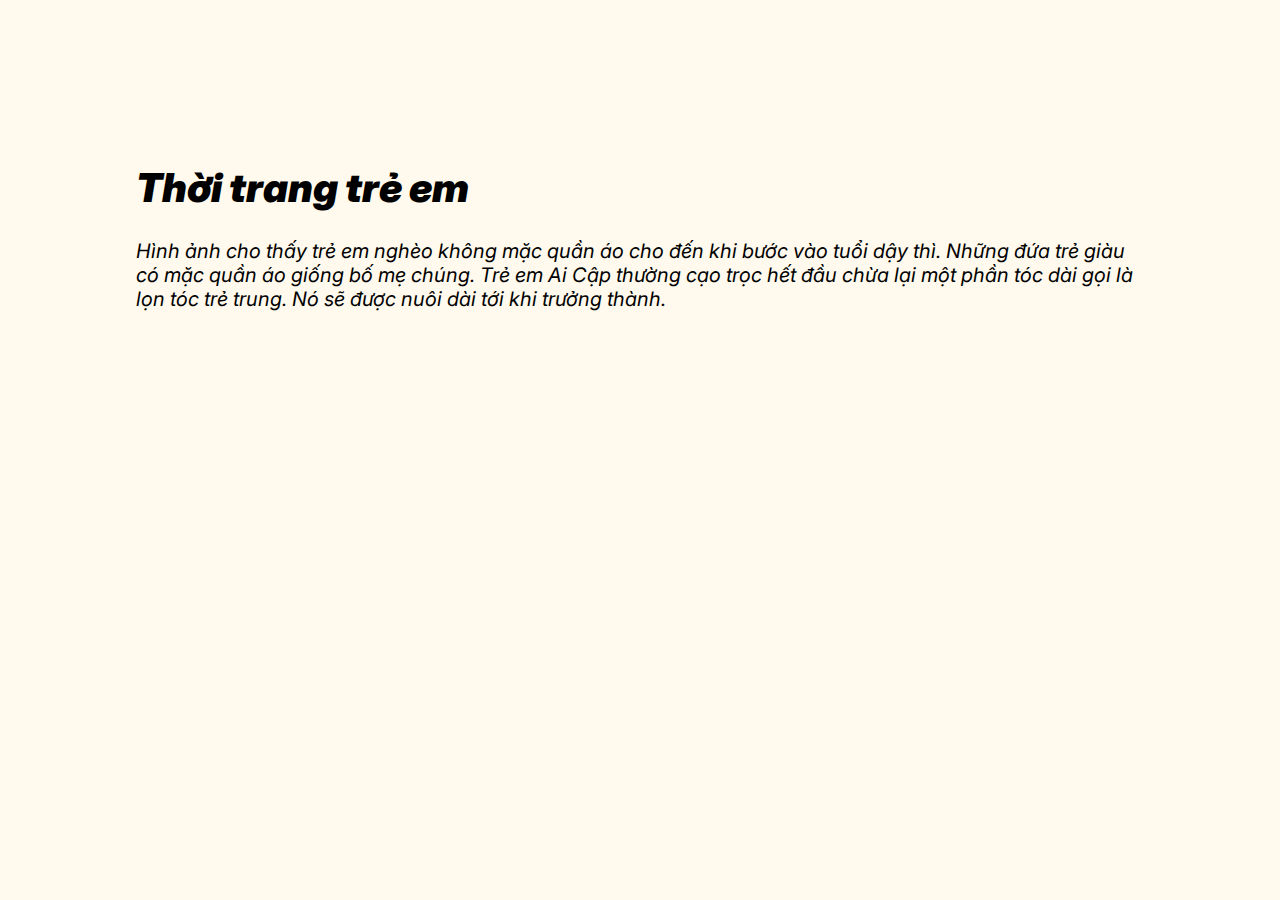
==== KidFashion.html @ 50d5d69a "Update" ====
<!DOCTYPE html>
<html lang="en">

<head>
    <link rel="stylesheet" href="./css/contentControl.css">
    <link rel="stylesheet" href="https://fonts.googleapis.com/css2?family=Inter:wght@300;400;500;600;700&display=swap" />
    <link href="https://cdn.jsdelivr.net/npm/bootstrap@5.0.2/dist/css/bootstrap.min.css" rel="stylesheet" integrity="sha384-EVSTQN3/azprG1Anm3QDgpJLIm9Nao0Yz1ztcQTwFspd3yD65VohhpuuCOmLASjC" crossorigin="anonymous" />
    <script src="https://cdn.jsdelivr.net/npm/bootstrap@5.0.2/dist/js/bootstrap.bundle.min.js" integrity="sha384-MrcW6ZMFYlzcLA8Nl+NtUVF0sA7MsXsP1UyJoMp4YLEuNSfAP+JcXn/tWtIaxVXM" crossorigin="anonymous"></script>
    <meta charset="UTF-8">
    <meta http-equiv="X-UA-Compatible" content="IE=edge">
    <meta name="viewport" content="width=device-width, initial-scale=1.0">
    <title>Content</title>
</head>

<body>
    <h1 class="h1_control">Thời trang trẻ em</h1>
    <p class="p_control">Hình ảnh cho thấy trẻ em nghèo không mặc quần áo cho đến khi bước vào tuổi dậy thì. Những đứa trẻ giàu có mặc quần áo giống bố mẹ chúng. Trẻ em Ai Cập thường cạo trọc hết đầu chừa lại một phần tóc dài gọi là lọn tóc trẻ trung. Nó sẽ được nuôi dài tới khi trưởng thành.</p>
</body>

</html>
---- css/contentControl.css ----
body {
    font-family: 'Inter', sans-serif;
    font-style: italic;
    padding: 10%;
    background-color: rgba(253, 219, 132, 0.15) !important;
}
::-webkit-scrollbar {
    width: 10px; /* chiều rộng của thanh cuộn */
}

::-webkit-scrollbar-track {
    background: rgba(253, 219, 132, 0.2); /* màu nền của thanh cuộn chính */
}

::-webkit-scrollbar-thumb {
    background: #706e5d; /* màu của thanh cuộn con */
    border-radius: 5px; /* bo góc của thanh cuộn con */
}
.h1_control {
    font-size: 40px;
    font-weight: 900;
}

.p_control {
    margin-top: 20px;
    font-size: 20px;
    font-weight: 400;
}
.img_control{
    width: 100%;
    margin-top: 100px;
}
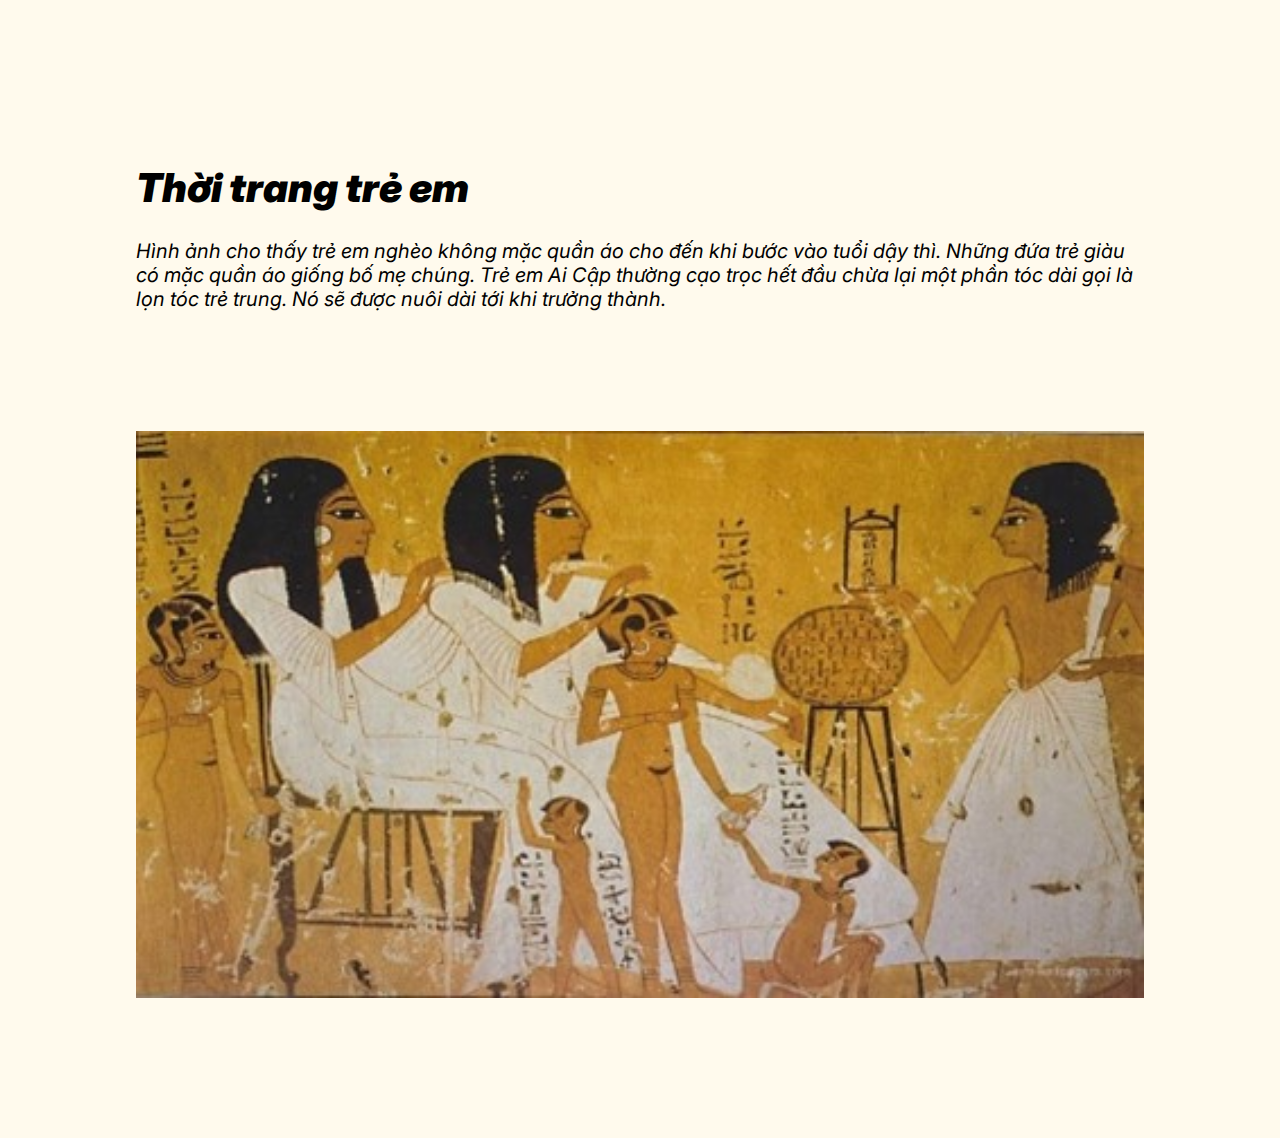
==== commit 4fc89b56: "update kid fashion" ====
--- a/KidFashion.html
+++ b/KidFashion.html
@@ -15,6 +15,7 @@
 <body>
     <h1 class="h1_control">Thời trang trẻ em</h1>
     <p class="p_control">Hình ảnh cho thấy trẻ em nghèo không mặc quần áo cho đến khi bước vào tuổi dậy thì. Những đứa trẻ giàu có mặc quần áo giống bố mẹ chúng. Trẻ em Ai Cập thường cạo trọc hết đầu chừa lại một phần tóc dài gọi là lọn tóc trẻ trung. Nó sẽ được nuôi dài tới khi trưởng thành.</p>
+    <img class="img_control" src="./public/image/Fashion/kidfashion.jpg" />
 </body>
 
 </html>